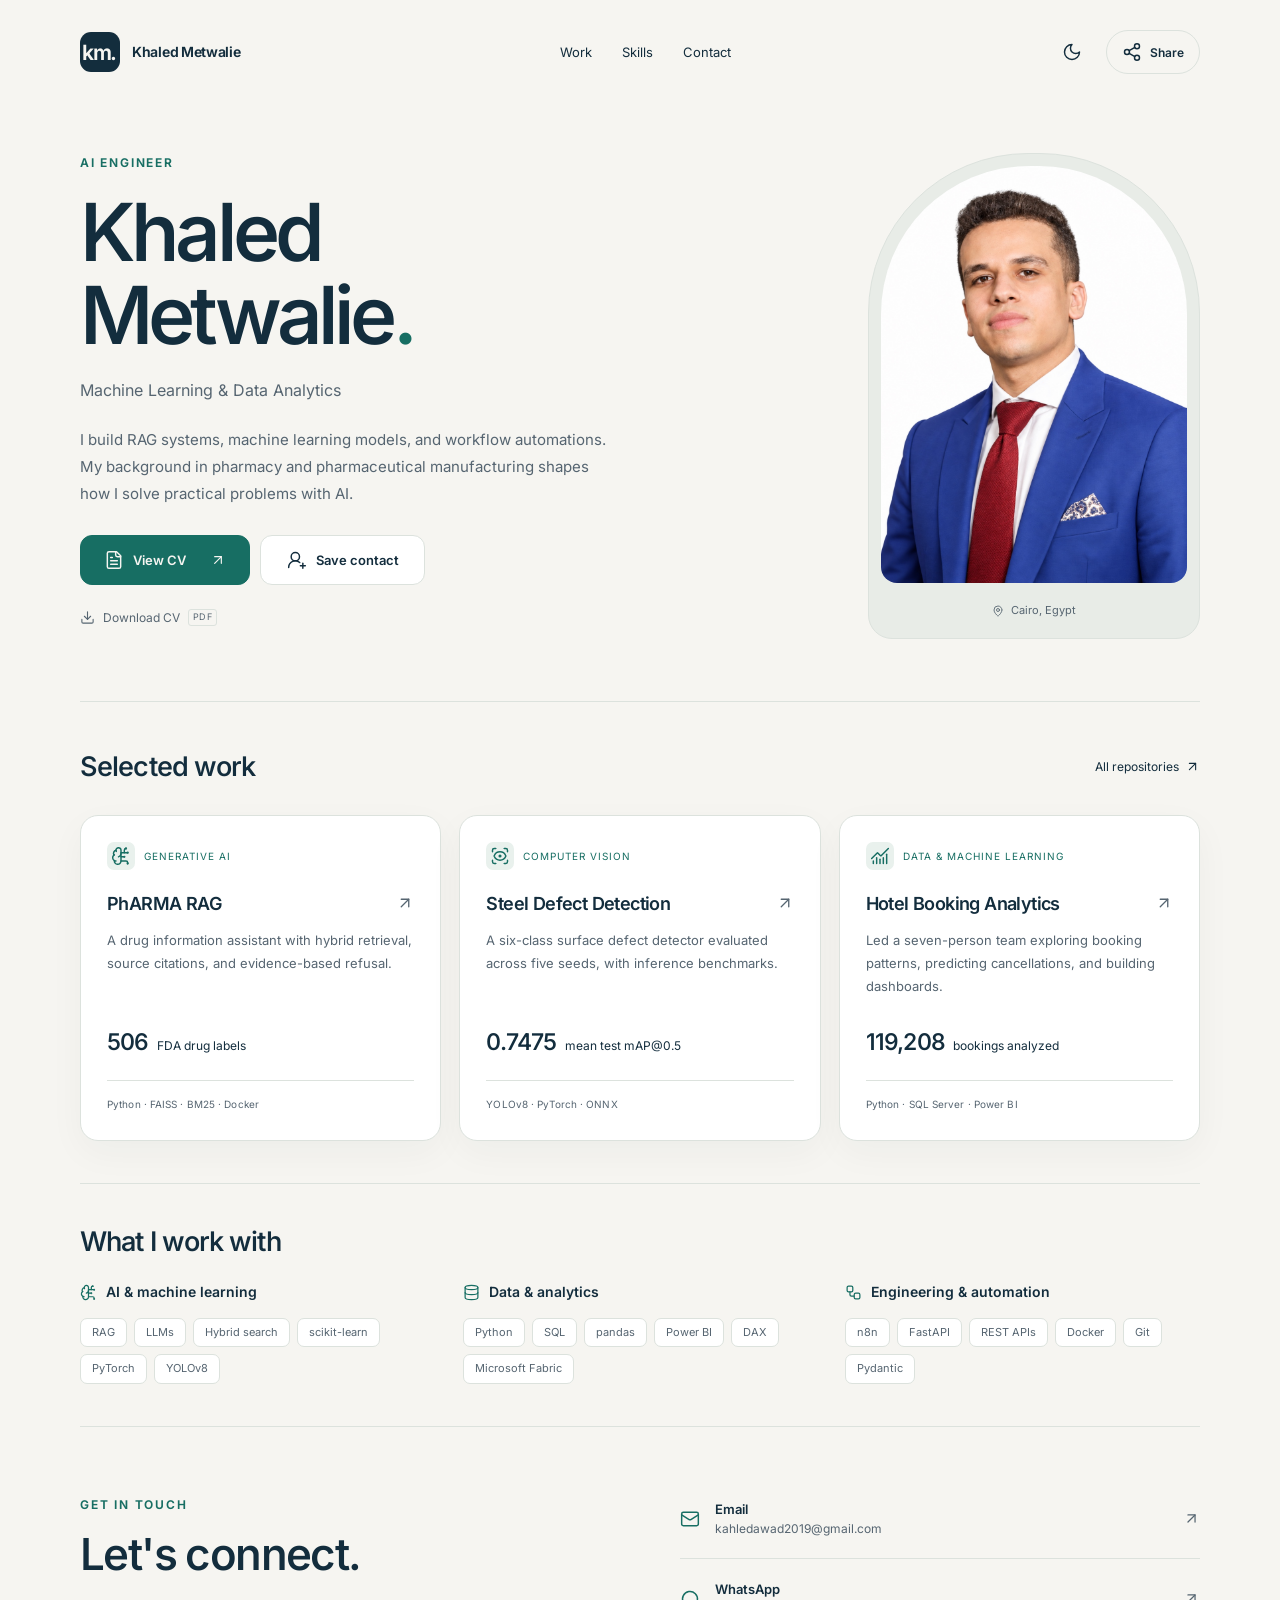
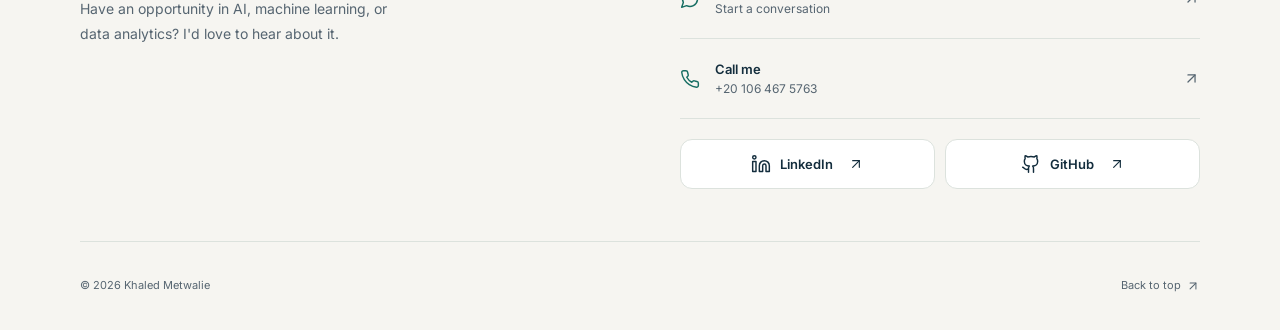
==== index.html @ 8f700081 "Publish portfolio and digital business card" ====
<!doctype html>
<html lang="en">
<head>
  <meta charset="utf-8">
  <meta name="viewport" content="width=device-width, initial-scale=1">
  <meta name="color-scheme" content="light dark">
  <meta name="theme-color" content="#f6f5f1">
  <title>Khaled Metwalie | AI Engineer</title>
  <meta name="description" content="Khaled Metwalie, AI Engineer working with RAG, machine learning, and data analytics. Explore selected projects, view my CV, and get in touch.">
  <link rel="canonical" href="https://kahledawad2019-netizen.github.io/personal-portfolio/">
  <meta property="og:type" content="profile">
  <meta property="og:title" content="Khaled Metwalie | AI Engineer">
  <meta property="og:description" content="RAG, machine learning, and data analytics. Selected projects, CV, and contact details.">
  <meta property="og:url" content="https://kahledawad2019-netizen.github.io/personal-portfolio/">
  <meta property="og:image" content="https://kahledawad2019-netizen.github.io/personal-portfolio/assets/photo.jpg">
  <meta property="og:image:alt" content="Portrait of Khaled Metwalie">
  <meta name="twitter:card" content="summary">
  <link rel="icon" type="image/png" href="assets/favicon.png">
  <link rel="preload" href="assets/inter-latin.woff2" as="font" type="font/woff2" crossorigin>
  <script>
    try {
      const savedTheme = localStorage.getItem('portfolio-theme');
      if (savedTheme === 'light' || savedTheme === 'dark') {
        document.documentElement.dataset.theme = savedTheme;
      }
    } catch (error) {
      // System colors remain available when browser storage is restricted.
    }
  </script>
  <link rel="stylesheet" href="style.css">
  <script src="script.js" defer></script>
</head>
<body>
  <a class="skip-link" href="#main">Skip to content</a>
  <header class="site-header page-width">
    <a class="wordmark" href="#main" aria-label="Khaled Metwalie home">
      <span class="monogram" aria-hidden="true">km.</span>
      <span>Khaled Metwalie</span>
    </a>
    <nav class="main-nav" aria-label="Main navigation">
      <a href="#work">Work</a>
      <a href="#skills">Skills</a>
      <a href="#contact">Contact</a>
    </nav>
    <div class="header-actions">
      <button class="icon-button" id="theme-toggle" type="button" aria-label="Switch color theme" hidden>
        <svg class="icon theme-sun" aria-hidden="true"><use href="assets/icons.svg#sun"></use></svg>
        <svg class="icon theme-moon" aria-hidden="true"><use href="assets/icons.svg#moon"></use></svg>
      </button>
      <button class="share-button" id="share-profile" type="button" hidden>
        <svg class="icon" aria-hidden="true"><use href="assets/icons.svg#share-2"></use></svg>
        <span>Share<span class="sr-only"> profile</span></span>
      </button>
    </div>
  </header>

  <main id="main" class="page-width">
    <section class="hero" aria-labelledby="profile-name">
      <div class="hero-heading">
        <p class="eyebrow">AI Engineer</p>
        <h1 id="profile-name">Khaled<br>Metwalie<span class="name-dot">.</span></h1>
        <p class="role">Machine Learning &amp; Data Analytics</p>
      </div>
      <figure class="portrait">
        <img src="assets/photo.jpg" width="1254" height="1254" alt="Khaled Metwalie wearing a blue suit" fetchpriority="high">
        <figcaption><svg class="icon" aria-hidden="true"><use href="assets/icons.svg#map-pin"></use></svg>Cairo, Egypt</figcaption>
      </figure>
      <div class="hero-details">
        <p class="bio">I build RAG systems, machine learning models, and workflow automations. My background in pharmacy and pharmaceutical manufacturing shapes how I solve practical problems with AI.</p>
        <div class="hero-actions">
          <a class="button button-primary" href="cv.pdf" target="_blank" rel="noopener">
            <svg class="icon" aria-hidden="true"><use href="assets/icons.svg#file-text"></use></svg>
            View CV<span class="sr-only"> (PDF, opens in a new tab)</span>
            <svg class="icon action-arrow" aria-hidden="true"><use href="assets/icons.svg#arrow-up-right"></use></svg>
          </a>
          <a class="button button-secondary" href="contact.vcf" download="Khaled-Metwalie.vcf">
            <svg class="icon" aria-hidden="true"><use href="assets/icons.svg#user-round-plus"></use></svg>
            Save contact
          </a>
        </div>
        <a class="download-link" href="cv.pdf" download="Khaled-Metwalie-CV.pdf">
          <svg class="icon" aria-hidden="true"><use href="assets/icons.svg#download"></use></svg>
          Download CV <span class="file-type">PDF</span>
        </a>
      </div>
    </section>

    <section class="section work-section" id="work" aria-labelledby="work-title">
      <div class="section-heading">
        <h2 id="work-title">Selected work</h2>
        <a class="text-link" href="https://github.com/kahledawad2019-netizen" target="_blank" rel="noopener noreferrer">All repositories<svg class="icon" aria-hidden="true"><use href="assets/icons.svg#arrow-up-right"></use></svg><span class="sr-only"> (opens in a new tab)</span></a>
      </div>
      <div class="project-grid">
        <article class="project-card">
          <div class="project-type"><svg class="icon" aria-hidden="true"><use href="assets/icons.svg#brain-circuit"></use></svg><span>Generative AI</span></div>
          <h3><a href="https://github.com/kahledawad2019-netizen/pharma-rag" target="_blank" rel="noopener noreferrer">PhARMA RAG<svg class="icon" aria-hidden="true"><use href="assets/icons.svg#arrow-up-right"></use></svg><span class="sr-only"> on GitHub (opens in a new tab)</span></a></h3>
          <p>A drug information assistant with hybrid retrieval, source citations, and evidence-based refusal.</p>
          <p class="project-result"><strong>506</strong> FDA drug labels</p>
          <p class="project-stack">Python · FAISS · BM25 · Docker</p>
        </article>
        <article class="project-card">
          <div class="project-type"><svg class="icon" aria-hidden="true"><use href="assets/icons.svg#scan-eye"></use></svg><span>Computer vision</span></div>
          <h3><a href="https://github.com/kahledawad2019-netizen/steel-defect-detection" target="_blank" rel="noopener noreferrer">Steel Defect Detection<svg class="icon" aria-hidden="true"><use href="assets/icons.svg#arrow-up-right"></use></svg><span class="sr-only"> on GitHub (opens in a new tab)</span></a></h3>
          <p>A six-class surface defect detector evaluated across five seeds, with inference benchmarks.</p>
          <p class="project-result"><strong>0.7475</strong> mean test mAP@0.5</p>
          <p class="project-stack">YOLOv8 · PyTorch · ONNX</p>
        </article>
        <article class="project-card">
          <div class="project-type"><svg class="icon" aria-hidden="true"><use href="assets/icons.svg#chart-no-axes-combined"></use></svg><span>Data &amp; machine learning</span></div>
          <h3><a href="https://github.com/kahledawad2019-netizen/Hotel-Reservation-DataMining" target="_blank" rel="noopener noreferrer">Hotel Booking Analytics<svg class="icon" aria-hidden="true"><use href="assets/icons.svg#arrow-up-right"></use></svg><span class="sr-only"> on GitHub (opens in a new tab)</span></a></h3>
          <p>Led a seven-person team exploring booking patterns, predicting cancellations, and building dashboards.</p>
          <p class="project-result"><strong>119,208</strong> bookings analyzed</p>
          <p class="project-stack">Python · SQL Server · Power BI</p>
        </article>
      </div>
    </section>

    <section class="section skills-section" id="skills" aria-labelledby="skills-title">
      <div class="section-heading"><h2 id="skills-title">What I work with</h2></div>
      <div class="skill-grid">
        <div class="skill-group">
          <h3><svg class="icon" aria-hidden="true"><use href="assets/icons.svg#brain-circuit"></use></svg>AI &amp; machine learning</h3>
          <ul class="skill-list"><li>RAG</li><li>LLMs</li><li>Hybrid search</li><li>scikit-learn</li><li>PyTorch</li><li>YOLOv8</li></ul>
        </div>
        <div class="skill-group">
          <h3><svg class="icon" aria-hidden="true"><use href="assets/icons.svg#database"></use></svg>Data &amp; analytics</h3>
          <ul class="skill-list"><li>Python</li><li>SQL</li><li>pandas</li><li>Power BI</li><li>DAX</li><li>Microsoft Fabric</li></ul>
        </div>
        <div class="skill-group">
          <h3><svg class="icon" aria-hidden="true"><use href="assets/icons.svg#workflow"></use></svg>Engineering &amp; automation</h3>
          <ul class="skill-list"><li>n8n</li><li>FastAPI</li><li>REST APIs</li><li>Docker</li><li>Git</li><li>Pydantic</li></ul>
        </div>
      </div>
    </section>

    <section class="contact-section section" id="contact" aria-labelledby="contact-title">
      <div class="contact-intro">
        <p class="eyebrow">Get in touch</p>
        <h2 id="contact-title">Let's connect.</h2>
        <p>Have an opportunity in AI, machine learning, or data analytics? I'd love to hear about it.</p>
      </div>
      <div class="contact-links">
        <a class="contact-link" href="mailto:kahledawad2019@gmail.com"><svg class="icon" aria-hidden="true"><use href="assets/icons.svg#mail"></use></svg><span><strong>Email</strong><span>kahledawad2019@gmail.com</span></span><svg class="icon contact-arrow" aria-hidden="true"><use href="assets/icons.svg#arrow-up-right"></use></svg></a>
        <a class="contact-link" href="https://wa.me/201064675763" target="_blank" rel="noopener noreferrer"><svg class="icon" aria-hidden="true"><use href="assets/icons.svg#message-circle"></use></svg><span><strong>WhatsApp</strong><span>Start a conversation</span></span><svg class="icon contact-arrow" aria-hidden="true"><use href="assets/icons.svg#arrow-up-right"></use></svg><span class="sr-only"> (opens in a new tab)</span></a>
        <a class="contact-link" href="tel:+201064675763"><svg class="icon" aria-hidden="true"><use href="assets/icons.svg#phone"></use></svg><span><strong>Call me</strong><span>+20 106 467 5763</span></span><svg class="icon contact-arrow" aria-hidden="true"><use href="assets/icons.svg#arrow-up-right"></use></svg></a>
        <div class="social-links">
          <a class="button button-secondary" href="https://www.linkedin.com/in/khaled-awad2000/" target="_blank" rel="noopener noreferrer"><svg class="icon" aria-hidden="true"><use href="assets/icons.svg#linkedin"></use></svg>LinkedIn<span class="sr-only"> (opens in a new tab)</span><svg class="icon action-arrow" aria-hidden="true"><use href="assets/icons.svg#arrow-up-right"></use></svg></a>
          <a class="button button-secondary" href="https://github.com/kahledawad2019-netizen" target="_blank" rel="noopener noreferrer"><svg class="icon" aria-hidden="true"><use href="assets/icons.svg#github"></use></svg>GitHub<span class="sr-only"> (opens in a new tab)</span><svg class="icon action-arrow" aria-hidden="true"><use href="assets/icons.svg#arrow-up-right"></use></svg></a>
        </div>
      </div>
    </section>
  </main>

  <footer class="site-footer page-width">
    <span>© <span id="year">2026</span> Khaled Metwalie</span>
    <a href="#main">Back to top<svg class="icon" aria-hidden="true"><use href="assets/icons.svg#arrow-up-right"></use></svg></a>
  </footer>
  <div id="status-message" class="toast" role="status" aria-live="polite" aria-atomic="true"></div>
  <dialog id="share-dialog" aria-labelledby="share-title">
    <div class="dialog-heading"><h2 id="share-title">Share profile</h2><button class="icon-button" id="close-share" type="button" aria-label="Close share dialog"><svg class="icon" aria-hidden="true"><use href="assets/icons.svg#x"></use></svg></button></div>
    <p>Copy the link and share it with your contacts.</p>
    <label for="profile-url">Profile link</label>
    <input id="profile-url" type="url" readonly spellcheck="false">
    <button id="copy-link" class="button button-primary" type="button"><svg class="icon" aria-hidden="true"><use href="assets/icons.svg#copy"></use></svg>Copy link</button>
    <p id="copy-feedback" role="status" aria-live="polite"></p>
  </dialog>
</body>
</html>
---- style.css ----
@font-face {
  font-family: Inter;
  src: url("assets/inter-latin.woff2") format("woff2");
  font-weight: 100 900;
  font-style: normal;
  font-display: swap;
}

:root {
  color-scheme: light;
  --background: #f6f5f1;
  --surface: #ffffff;
  --text: #132d3d;
  --muted: #566571;
  --accent: #176e63;
  --accent-hover: #10584f;
  --soft-accent: #e9f1ed;
  --border: #dce2dd;
  --portrait-bg: #e8ece7;
  --shadow: 0 12px 36px rgb(19 45 61 / 4%);
}

@media (prefers-color-scheme: dark) {
  :root:not([data-theme="light"]) {
    color-scheme: dark;
    --background: #101a20;
    --surface: #18252d;
    --text: #edf2f0;
    --muted: #adbbbF;
    --accent: #8ad9c3;
    --accent-hover: #b0ebda;
    --soft-accent: #223c37;
    --border: #33434b;
    --portrait-bg: #223b40;
    --shadow: 0 12px 36px rgb(0 0 0 / 12%);
  }
}

:root[data-theme="dark"] {
  color-scheme: dark;
  --background: #101a20;
  --surface: #18252d;
  --text: #edf2f0;
  --muted: #adbbbf;
  --accent: #8ad9c3;
  --accent-hover: #b0ebda;
  --soft-accent: #223c37;
  --border: #33434b;
  --portrait-bg: #223b40;
  --shadow: 0 12px 36px rgb(0 0 0 / 12%);
}

* { box-sizing: border-box; }
html { scroll-behavior: smooth; scroll-padding-top: 24px; }
body { margin: 0; background: var(--background); color: var(--text); font: 400 15px/1.6 Inter, system-ui, sans-serif; -webkit-font-smoothing: antialiased; }
button, input { font: inherit; }
button, a { -webkit-tap-highlight-color: transparent; }
a { color: inherit; text-decoration: none; }
button { cursor: pointer; }
button:disabled { cursor: wait; }
img { display: block; max-width: 100%; }
button, input { color: inherit; }
h1, h2, h3, p, figure { margin: 0; }
h1, h2, h3 { line-height: 1.15; }
ul { margin: 0; padding: 0; list-style: none; }
[hidden] { display: none !important; }
::selection { background: var(--accent); color: var(--background); }
:focus-visible { outline: 3px solid var(--accent); outline-offset: 5px; }
.page-width { width: min(1120px, calc(100% - 40px)); margin-inline: auto; }
.icon { width: 20px; height: 20px; flex: 0 0 20px; fill: none; stroke: currentColor; stroke-width: 1.75; stroke-linecap: round; stroke-linejoin: round; }
.sr-only { position: absolute; width: 1px; height: 1px; padding: 0; margin: -1px; overflow: hidden; clip-path: inset(50%); white-space: nowrap; border: 0; }
.skip-link { position: fixed; top: 8px; left: 8px; z-index: 10; padding: 12px 20px; background: var(--text); color: var(--surface); transform: translateY(-160%); }
.skip-link:focus { transform: translateY(0); }
.site-header { display: flex; justify-content: space-between; align-items: center; gap: 16px; padding-block: 25px; }
.wordmark { display: flex; align-items: center; gap: 10px; font-size: 13px; font-weight: 650; letter-spacing: -.3px; }
.monogram { display: grid; place-items: center; width: 36px; height: 36px; border-radius: 11px; background: var(--text); color: var(--background); font-size: 19px; letter-spacing: -1.5px; padding-right: 2px; }
.main-nav { display: none; align-items: center; gap: 30px; font-size: 13px; }
.main-nav a { padding-block: 12px; }
.main-nav a:hover, .text-link:hover, .download-link:hover, .site-footer a:hover { color: var(--accent); }
.header-actions { display: flex; align-items: center; gap: 6px; }
.icon-button { display: inline-grid; place-items: center; width: 44px; height: 44px; flex-shrink: 0; padding: 0; background: transparent; color: var(--text); border: 1px solid transparent; border-radius: 50%; }
.icon-button:hover { background: var(--soft-accent); }
.theme-sun { display: none; }
[data-theme="dark"] .theme-moon { display: none; }
[data-theme="dark"] .theme-sun { display: block; }
.share-button { display: inline-flex; align-items: center; gap: 8px; background: transparent; border: 1px solid var(--border); border-radius: 24px; padding: 10px 15px; min-height: 44px; font-size: 12px; font-weight: 600; }
.share-button:hover { background: var(--surface); border-color: var(--accent); }
.hero { display: grid; grid-template-columns: minmax(0, 1fr) 104px; grid-template-areas: "heading portrait" "details details"; column-gap: 12px; padding: 32px 0 36px; }
.hero-heading { grid-area: heading; padding-top: 6px; }
.eyebrow { color: var(--accent); font-size: 11px; font-weight: 650; letter-spacing: 1.8px; text-transform: uppercase; }
h1 { margin-top: 14px; font-size: clamp(36px, 9vw, 56px); font-weight: 550; letter-spacing: -2.2px; line-height: 1.04; }
.name-dot { color: var(--accent); }
.role { font-size: 13px; color: var(--muted); line-height: 1.5; margin-top: 16px; max-width: 230px; }
.portrait { grid-area: portrait; align-self: start; background: var(--portrait-bg); border-radius: 52px 52px 18px 18px; padding: 5px; border: 1px solid var(--border); }
.portrait img { width: 100%; height: 134px; object-fit: cover; object-position: 50% 15%; border-radius: 47px 47px 14px 14px; }
.portrait figcaption { display: flex; align-items: center; justify-content: center; gap: 5px; padding: 11px 0 7px; color: var(--muted); font-size: 9px; }
.portrait figcaption .icon { width: 12px; height: 12px; flex-basis: 12px; }
.hero-details { grid-area: details; margin-top: 24px; }
.bio { color: var(--muted); line-height: 1.8; max-width: 530px; font-size: 14px; }
.hero-actions { display: flex; flex-wrap: wrap; gap: 10px; margin-top: 25px; }
.button { display: inline-flex; justify-content: center; align-items: center; gap: 9px; min-height: 50px; padding: 12px 18px; border: 1px solid var(--border); border-radius: 12px; font-size: 13px; font-weight: 600; transition: background .18s ease, border-color .18s ease, transform .18s ease; }
.button:hover { transform: translateY(-2px); }
.button-primary { background: var(--accent); border-color: var(--accent); color: var(--background); }
.button-primary:hover { background: var(--accent-hover); border-color: var(--accent-hover); }
.button-secondary { background: var(--surface); color: var(--text); }
.button-secondary:hover { border-color: var(--accent); }
.hero-actions .button { flex: 1; white-space: nowrap; }
.action-arrow { width: 16px; height: 16px; flex-basis: 16px; margin-left: 6px; }
.download-link { display: inline-flex; min-height: 44px; gap: 8px; align-items: center; margin-top: 10px; color: var(--muted); font-size: 12px; }
.download-link .icon { width: 15px; height: 15px; flex-basis: 15px; }
.file-type { font-size: 9px; border: 1px solid var(--border); padding: 0 4px; border-radius: 3px; letter-spacing: .4px; }
.section { padding-block: 34px; border-top: 1px solid var(--border); }
.section-heading { display: flex; align-items: center; justify-content: space-between; gap: 16px; margin-bottom: 24px; }
h2 { font-size: 24px; font-weight: 550; letter-spacing: -.9px; }
.text-link { display: inline-flex; align-items: center; gap: 6px; min-height: 44px; font-size: 11px; white-space: nowrap; }
.text-link .icon { width: 15px; height: 15px; flex-basis: 15px; }
.project-grid { display: grid; gap: 14px; }
.project-card { position: relative; display: flex; flex-direction: column; padding: 25px; border: 1px solid var(--border); border-radius: 18px; background: var(--surface); transition: border-color .2s ease, transform .2s ease; box-shadow: var(--shadow); }
.project-card:hover { border-color: var(--accent); transform: translateY(-3px); }
.project-type { display: flex; align-items: center; gap: 9px; font-size: 10px; text-transform: uppercase; letter-spacing: 1px; color: var(--accent); margin-bottom: 24px; }
.project-type > .icon { width: 28px; height: 28px; flex-basis: 28px; padding: 4px; background: var(--soft-accent); border-radius: 7px; }
.project-card h3 { font-size: 18px; font-weight: 600; letter-spacing: -.6px; }
.project-card h3 a { display: flex; align-items: flex-start; justify-content: space-between; gap: 10px; }
.project-card h3 a::after { content: ""; position: absolute; inset: 0; border-radius: 18px; }
.project-card h3 .icon { width: 18px; height: 18px; flex-basis: 18px; color: var(--muted); }
.project-card > p { margin-top: 14px; font-size: 13px; color: var(--muted); line-height: 1.75; }
.project-card .project-result { font-size: 12px; margin-top: 24px; margin-bottom: 18px; color: var(--text); }
.project-result strong { font-size: 23px; font-weight: 550; letter-spacing: -.8px; margin-right: 5px; }
.project-card .project-stack { margin-top: auto; border-top: 1px solid var(--border); padding-top: 15px; font-size: 10px; letter-spacing: .1px; }
.skill-grid { display: grid; gap: 28px; }
.skill-group h3 { display: flex; align-items: center; gap: 9px; font-size: 14px; font-weight: 600; margin-bottom: 17px; }
.skill-group h3 .icon { color: var(--accent); width: 17px; height: 17px; flex-basis: 17px; }
.skill-list { display: flex; flex-wrap: wrap; gap: 7px; }
.skill-list li { padding: 5px 11px; border: 1px solid var(--border); border-radius: 7px; font-size: 11px; color: var(--muted); background: var(--surface); }
.contact-section { display: grid; gap: 25px; padding-block: 40px; }
.contact-intro h2 { font-size: 38px; letter-spacing: -1.6px; margin-top: 15px; }
.contact-intro > p:last-child { color: var(--muted); font-size: 14px; max-width: 340px; margin-top: 16px; line-height: 1.8; }
.contact-link { display: flex; align-items: center; gap: 15px; min-height: 80px; padding: 16px 0; border-bottom: 1px solid var(--border); }
.contact-link > .icon:first-child { color: var(--accent); }
.contact-link > span { min-width: 0; }
.contact-link strong { display: block; font-size: 13px; font-weight: 600; }
.contact-link span span { display: block; color: var(--muted); font-size: 12px; overflow-wrap: anywhere; }
.contact-arrow { margin-left: auto; color: var(--muted); width: 17px; height: 17px; flex-basis: 17px; }
.contact-link:hover strong, .contact-link:hover .contact-arrow { color: var(--accent); }
.social-links { display: flex; gap: 10px; margin-top: 20px; }
.social-links .button { flex: 1; }
.site-footer { display: flex; align-items: center; justify-content: space-between; gap: 14px; border-top: 1px solid var(--border); padding-block: 20px; color: var(--muted); font-size: 10px; }
.site-footer a { display: inline-flex; align-items: center; gap: 5px; min-height: 44px; }
.site-footer .icon { width: 14px; height: 14px; flex-basis: 14px; }
.toast { position: fixed; left: 50%; bottom: max(24px, env(safe-area-inset-bottom)); transform: translate(-50%, 15px); padding: 12px 22px; border-radius: 12px; background: var(--text); color: var(--background); box-shadow: var(--shadow); font-size: 13px; max-width: calc(100% - 32px); width: max-content; pointer-events: none; opacity: 0; transition: opacity .2s ease, transform .2s ease; z-index: 20; }
.toast.is-visible { opacity: 1; transform: translate(-50%, 0); }
dialog { width: min(460px, calc(100% - 32px)); padding: 26px; border: 1px solid var(--border); border-radius: 20px; background: var(--surface); color: var(--text); box-shadow: 0 20px 80px rgb(0 0 0 / 20%); }
dialog::backdrop { background: rgb(4 18 26 / 60%); }
.dialog-heading { display: flex; justify-content: space-between; align-items: center; gap: 16px; }
dialog p { font-size: 13px; color: var(--muted); margin-block: 12px 20px; }
dialog label { display: block; font-size: 12px; font-weight: 600; margin-bottom: 7px; }
dialog input { width: 100%; padding: 13px; border: 1px solid var(--border); border-radius: 9px; background: var(--background); font-size: 12px; margin-bottom: 16px; }
dialog .button { width: 100%; }
#copy-feedback { margin-bottom: 0; }

@media (min-width: 600px) {
  .page-width { width: min(1120px, calc(100% - 72px)); }
  .hero { grid-template-columns: minmax(0, 1fr) 190px; gap: 24px; }
  .portrait { border-radius: 95px 95px 22px 22px; padding: 8px; }
  .portrait img { height: 230px; border-radius: 86px 86px 18px 18px; }
  .portrait figcaption { font-size: 11px; gap: 7px; }
  .hero-details { margin-top: 0; }
  .hero-actions .button { flex: initial; min-width: 165px; }
  .project-grid { grid-template-columns: repeat(2, minmax(0, 1fr)); }
  .project-card:last-child { grid-column: 1 / -1; }
  .skill-grid { grid-template-columns: repeat(2, minmax(0, 1fr)); }
}

@media (min-width: 900px) {
  .site-header { padding-block: 30px; }
  .wordmark { font-size: 14px; gap: 12px; }
  .monogram { width: 40px; height: 40px; font-size: 21px; }
  .main-nav { display: flex; }
  .header-actions { gap: 12px; }
  .hero { grid-template-columns: minmax(0, 1fr) 332px; grid-template-rows: auto 1fr; grid-template-areas: "heading portrait" "details portrait"; padding: 48px 0 62px; column-gap: 80px; row-gap: 24px; }
  h1 { font-size: 80px; letter-spacing: -4.8px; margin-top: 18px; }
  .hero-heading { padding-top: 0; }
  .role { font-size: 16px; max-width: none; margin-top: 22px; }
  .eyebrow { font-size: 12px; }
  .bio { font-size: 15px; }
  .portrait { padding: 12px; border-radius: 160px 160px 24px 24px; align-self: stretch; display: flex; flex-direction: column; }
  .portrait img { width: 100%; height: 400px; flex: 1; object-fit: cover; object-position: 50% 35%; border-radius: 148px 148px 16px 16px; }
  .portrait figcaption { font-size: 11px; padding: 19px 0 7px; }
  .hero-actions { margin-top: 28px; }
  .button { padding-inline: 20px; }
  .hero-actions .button-primary { min-width: 170px; }
  .section { padding-block: 42px; }
  .section-heading { margin-bottom: 27px; }
  h2 { font-size: 27px; }
  .text-link { font-size: 12px; }
  .project-grid { grid-template-columns: repeat(3, minmax(0, 1fr)); gap: 18px; }
  .project-card:last-child { grid-column: auto; }
  .project-card { padding: 26px; }
  .project-card > p { min-height: 69px; }
  .project-card .project-result, .project-card .project-stack { min-height: 0; }
  .skill-grid { grid-template-columns: repeat(3, minmax(0, 1fr)); gap: 28px; }
  .contact-section { grid-template-columns: 1fr 1fr; gap: 80px; padding-block: 52px; }
  .contact-intro { padding-top: 16px; }
  .contact-intro h2 { font-size: 44px; }
  .site-footer { padding-block: 22px; font-size: 11px; }
}

@media (max-width: 359px) {
  .page-width { width: calc(100% - 28px); }
  .wordmark > span:last-child { display: none; }
  .hero { grid-template-columns: minmax(0, 1fr) 92px; }
  h1 { font-size: 34px; }
  .hero-actions .button { padding-inline: 10px; font-size: 12px; gap: 6px; }
  .action-arrow { margin-left: 0; }
  .section-heading { align-items: flex-start; }
  .section-heading h2 { font-size: 21px; }
  .text-link { font-size: 10px; min-height: 27px; }
  .social-links .button { padding-inline: 12px; }
}

@media (prefers-reduced-motion: reduce) {
  html { scroll-behavior: auto; }
  *, *::before, *::after { transition: none !important; animation: none !important; }
  .button:hover, .project-card:hover { transform: none; }
}
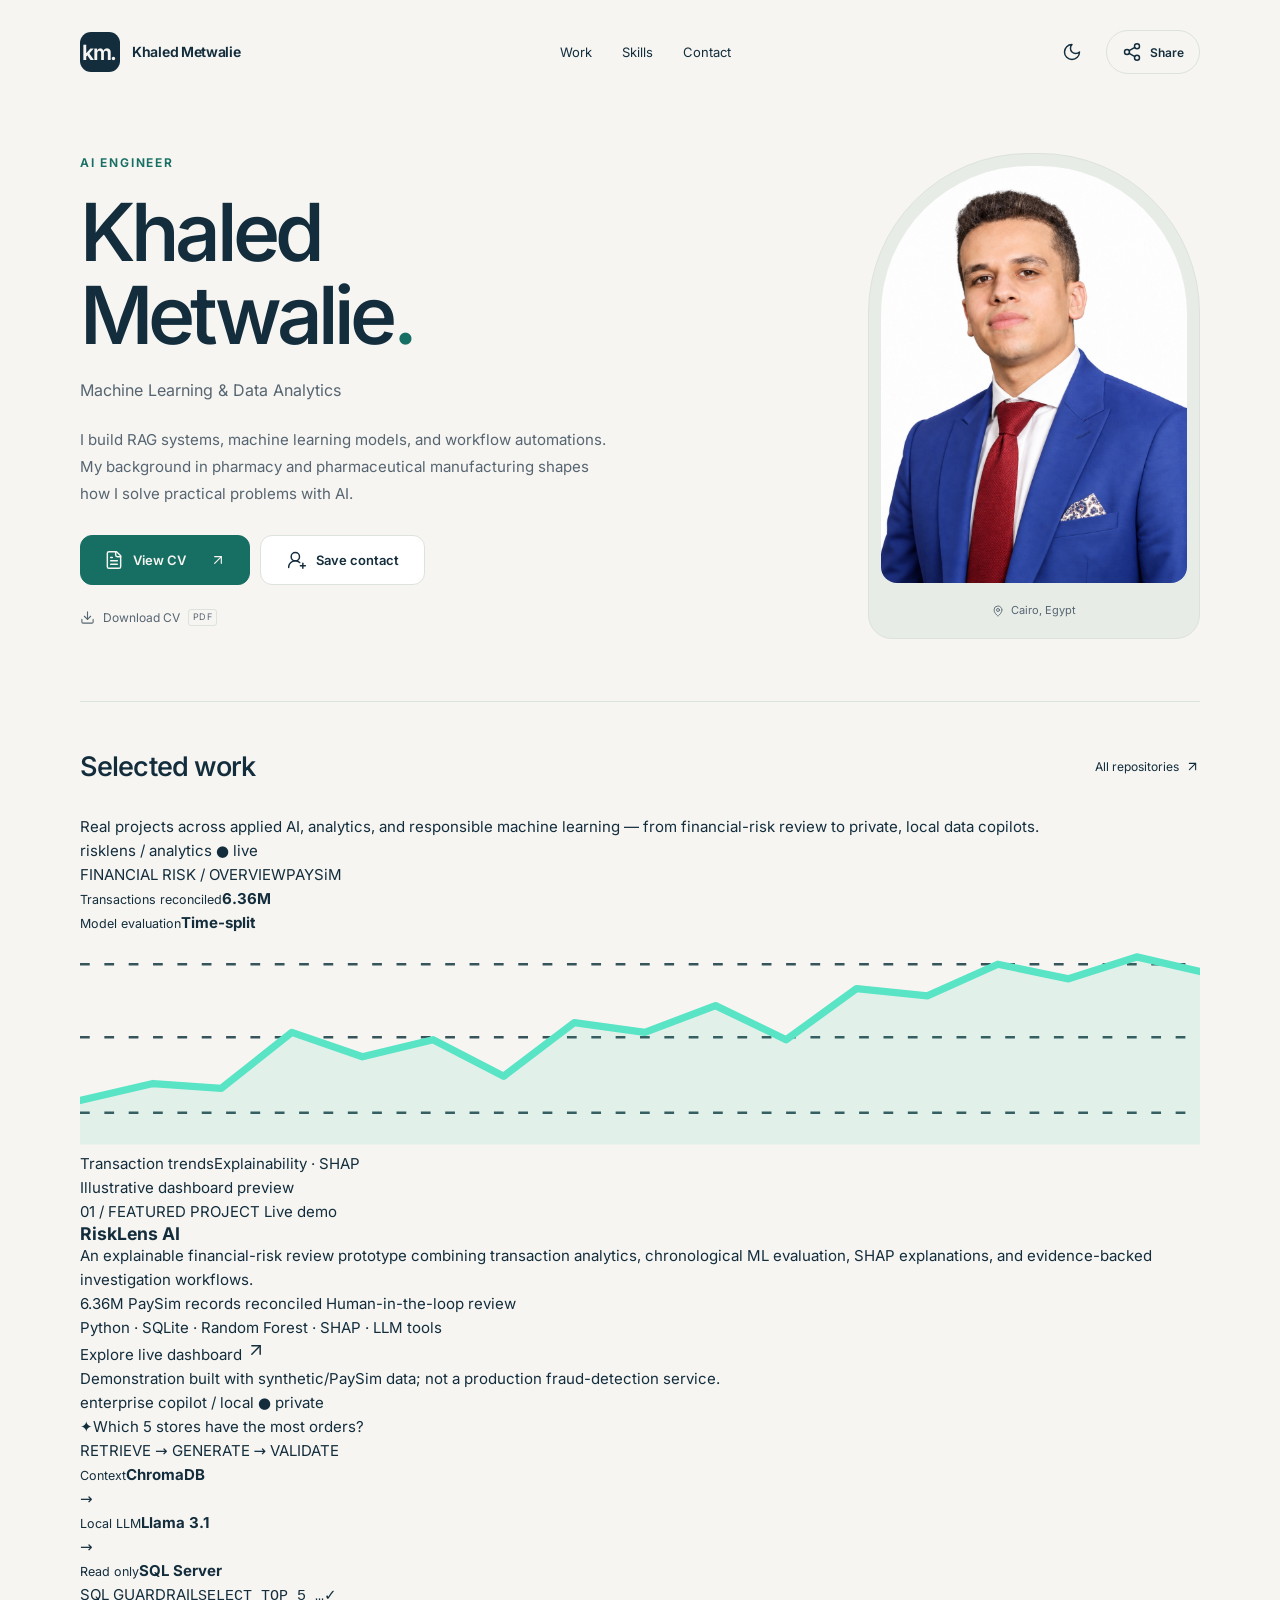
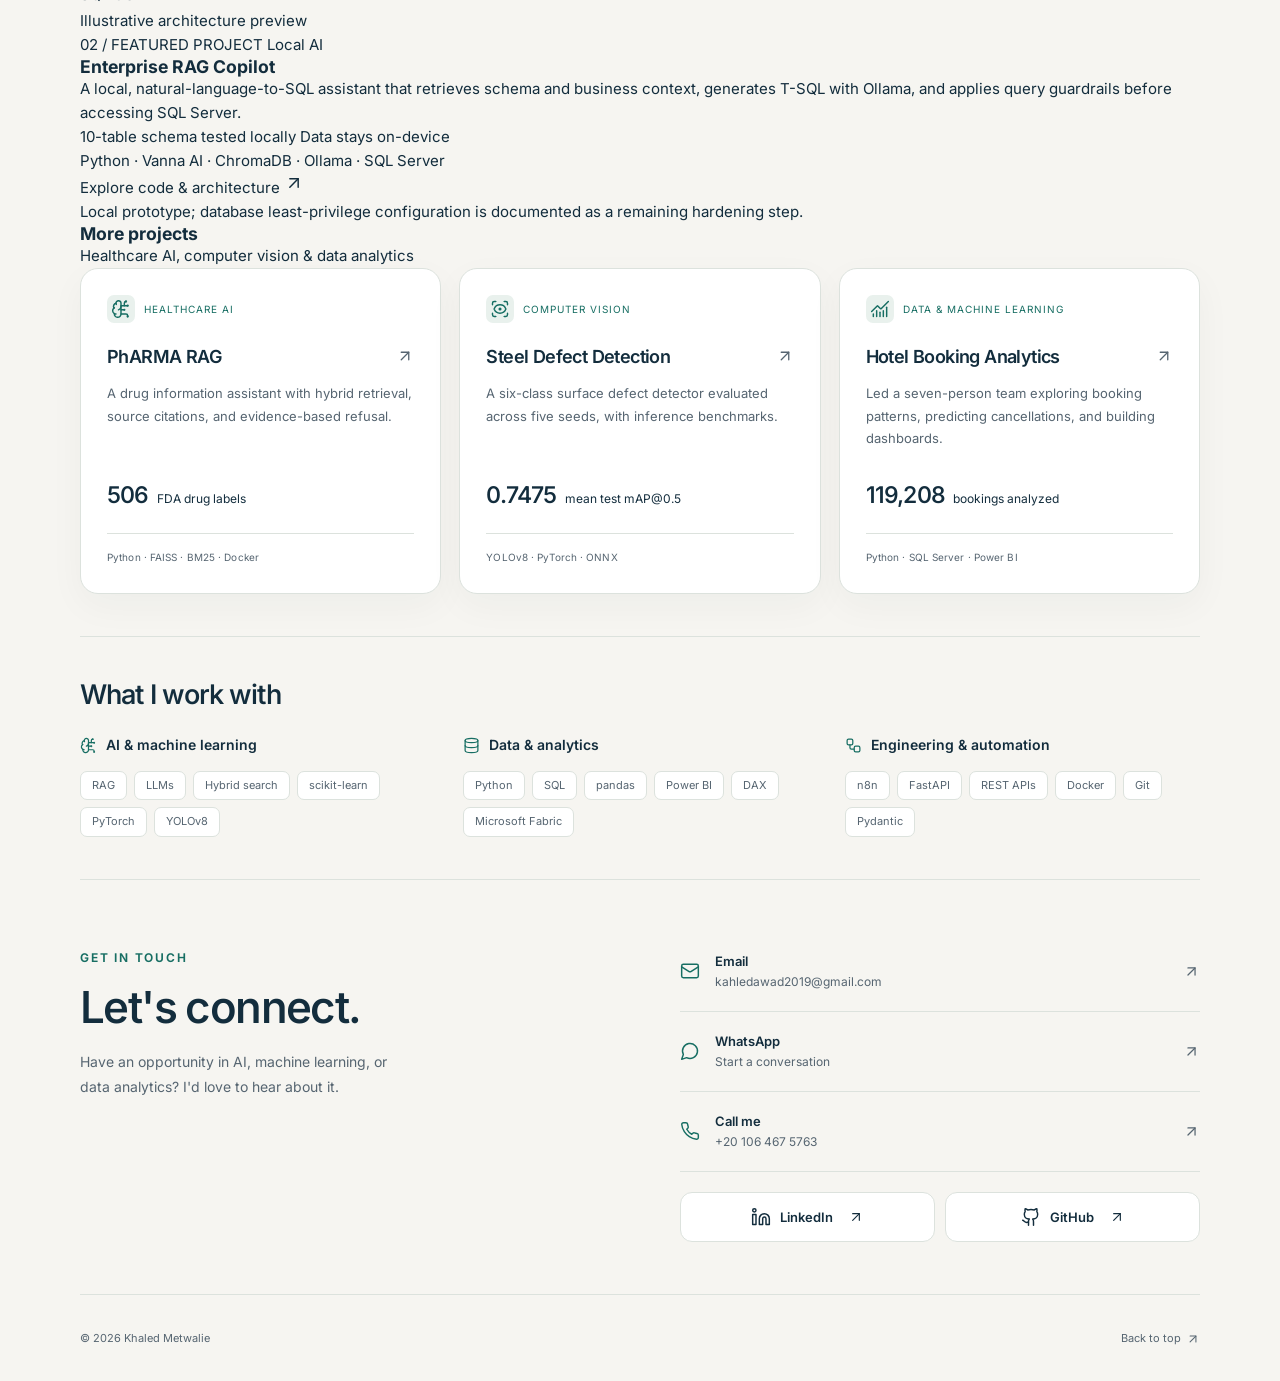
==== commit 787b4d0b: "feat: showcase RiskLens and Enterprise RAG as flagship projects" ====
--- a/index.html
+++ b/index.html
@@ -85,14 +85,110 @@
       </div>
     </section>
 
+
     <section class="section work-section" id="work" aria-labelledby="work-title">
       <div class="section-heading">
         <h2 id="work-title">Selected work</h2>
         <a class="text-link" href="https://github.com/kahledawad2019-netizen" target="_blank" rel="noopener noreferrer">All repositories<svg class="icon" aria-hidden="true"><use href="assets/icons.svg#arrow-up-right"></use></svg><span class="sr-only"> (opens in a new tab)</span></a>
       </div>
+      <p class="work-intro">Real projects across applied AI, analytics, and responsible machine learning — from financial-risk review to private, local data copilots.</p>
+
+      <div class="featured-grid" aria-label="Featured AI engineering projects">
+        <article class="featured-project">
+          <div class="featured-visual risk-visual" aria-hidden="true">
+            <div class="visual-window">
+              <div class="visual-window-top">
+                <div class="window-dots"><i></i><i></i><i></i></div>
+                <span>risklens / analytics</span>
+                <span class="window-indicator">● live</span>
+              </div>
+              <div class="risk-window-content">
+                <div class="risk-header"><span>FINANCIAL RISK / OVERVIEW</span><span>PAYSiM</span></div>
+                <div class="risk-metrics">
+                  <div><small>Transactions reconciled</small><strong>6.36M</strong></div>
+                  <div><small>Model evaluation</small><strong>Time-split</strong></div>
+                </div>
+                <div class="risk-trend">
+                  <svg viewBox="0 0 460 86" preserveAspectRatio="none" focusable="false">
+                    <path d="M0 73 H460 M0 42 H460 M0 12 H460" stroke="#36545a" stroke-width="1" stroke-dasharray="4 6" fill="none"/>
+                    <path d="M0 68 L30 61 58 63 87 40 116 50 145 43 174 58 203 36 232 40 261 29 290 43 319 22 348 25 377 12 406 18 434 9 460 15 L460 86 L0 86 Z" fill="#37c4a4" fill-opacity=".10"/>
+                    <polyline points="0,68 30,61 58,63 87,40 116,50 145,43 174,58 203,36 232,40 261,29 290,43 319,22 348,25 377,12 406,18 434,9 460,15" stroke="#59e4c5" stroke-width="3" stroke-linejoin="round" stroke-linecap="round" fill="none"/>
+                  </svg>
+                </div>
+                <div class="risk-foot"><span><i></i> Transaction trends</span><span>Explainability · SHAP</span></div>
+              </div>
+            </div>
+            <span class="visual-note">Illustrative dashboard preview</span>
+          </div>
+          <div class="featured-body">
+            <div class="featured-topline">
+              <span class="featured-number">01 / FEATURED PROJECT</span>
+              <span class="featured-label">Live demo</span>
+            </div>
+            <h3>RiskLens <span>AI</span></h3>
+            <p class="featured-description">An explainable financial-risk review prototype combining transaction analytics, chronological ML evaluation, SHAP explanations, and evidence-backed investigation workflows.</p>
+            <div class="feature-evidence">
+              <span>6.36M PaySim records reconciled</span>
+              <span>Human-in-the-loop review</span>
+            </div>
+            <p class="featured-stack">Python · SQLite · Random Forest · SHAP · LLM tools</p>
+            <div class="featured-actions">
+              <a class="featured-action featured-action--primary" href="https://risklens-c2o.pages.dev/" target="_blank" rel="noopener noreferrer">Explore live dashboard <svg class="icon" aria-hidden="true"><use href="assets/icons.svg#arrow-up-right"></use></svg><span class="sr-only"> (opens in a new tab)</span></a>
+            </div>
+            <p class="featured-disclaimer">Demonstration built with synthetic/PaySim data; not a production fraud-detection service.</p>
+          </div>
+        </article>
+
+        <article class="featured-project">
+          <div class="featured-visual rag-visual" aria-hidden="true">
+            <div class="visual-window">
+              <div class="visual-window-top">
+                <div class="window-dots"><i></i><i></i><i></i></div>
+                <span>enterprise copilot / local</span>
+                <span class="window-indicator">● private</span>
+              </div>
+              <div class="rag-window-content">
+                <div class="rag-question"><span class="rag-question-dot">✦</span><span>Which 5 stores have the most orders?</span></div>
+                <div class="rag-pipeline-label">RETRIEVE → GENERATE → VALIDATE</div>
+                <div class="rag-pipeline">
+                  <div><small>Context</small><strong>ChromaDB</strong></div>
+                  <span class="pipeline-arrow">→</span>
+                  <div><small>Local LLM</small><strong>Llama 3.1</strong></div>
+                  <span class="pipeline-arrow">→</span>
+                  <div><small>Read only</small><strong>SQL Server</strong></div>
+                </div>
+                <div class="rag-sql"><span>SQL GUARDRAIL</span><code>SELECT TOP 5 …</code><b>✓</b></div>
+              </div>
+            </div>
+            <span class="visual-note">Illustrative architecture preview</span>
+          </div>
+          <div class="featured-body">
+            <div class="featured-topline">
+              <span class="featured-number">02 / FEATURED PROJECT</span>
+              <span class="featured-label featured-label--local">Local AI</span>
+            </div>
+            <h3>Enterprise <span>RAG Copilot</span></h3>
+            <p class="featured-description">A local, natural-language-to-SQL assistant that retrieves schema and business context, generates T-SQL with Ollama, and applies query guardrails before accessing SQL Server.</p>
+            <div class="feature-evidence">
+              <span>10-table schema tested locally</span>
+              <span>Data stays on-device</span>
+            </div>
+            <p class="featured-stack">Python · Vanna AI · ChromaDB · Ollama · SQL Server</p>
+            <div class="featured-actions">
+              <a class="featured-action featured-action--primary" href="https://github.com/kahledawad2019-netizen/enterprise-rag-copilot" target="_blank" rel="noopener noreferrer">Explore code &amp; architecture <svg class="icon" aria-hidden="true"><use href="assets/icons.svg#arrow-up-right"></use></svg><span class="sr-only"> (opens in a new tab)</span></a>
+            </div>
+            <p class="featured-disclaimer">Local prototype; database least-privilege configuration is documented as a remaining hardening step.</p>
+          </div>
+        </article>
+      </div>
+
+      <div class="more-work-heading">
+        <h3>More projects</h3>
+        <p>Healthcare AI, computer vision &amp; data analytics</p>
+      </div>
       <div class="project-grid">
         <article class="project-card">
-          <div class="project-type"><svg class="icon" aria-hidden="true"><use href="assets/icons.svg#brain-circuit"></use></svg><span>Generative AI</span></div>
+          <div class="project-type"><svg class="icon" aria-hidden="true"><use href="assets/icons.svg#brain-circuit"></use></svg><span>Healthcare AI</span></div>
           <h3><a href="https://github.com/kahledawad2019-netizen/pharma-rag" target="_blank" rel="noopener noreferrer">PhARMA RAG<svg class="icon" aria-hidden="true"><use href="assets/icons.svg#arrow-up-right"></use></svg><span class="sr-only"> on GitHub (opens in a new tab)</span></a></h3>
           <p>A drug information assistant with hybrid retrieval, source citations, and evidence-based refusal.</p>
           <p class="project-result"><strong>506</strong> FDA drug labels</p>
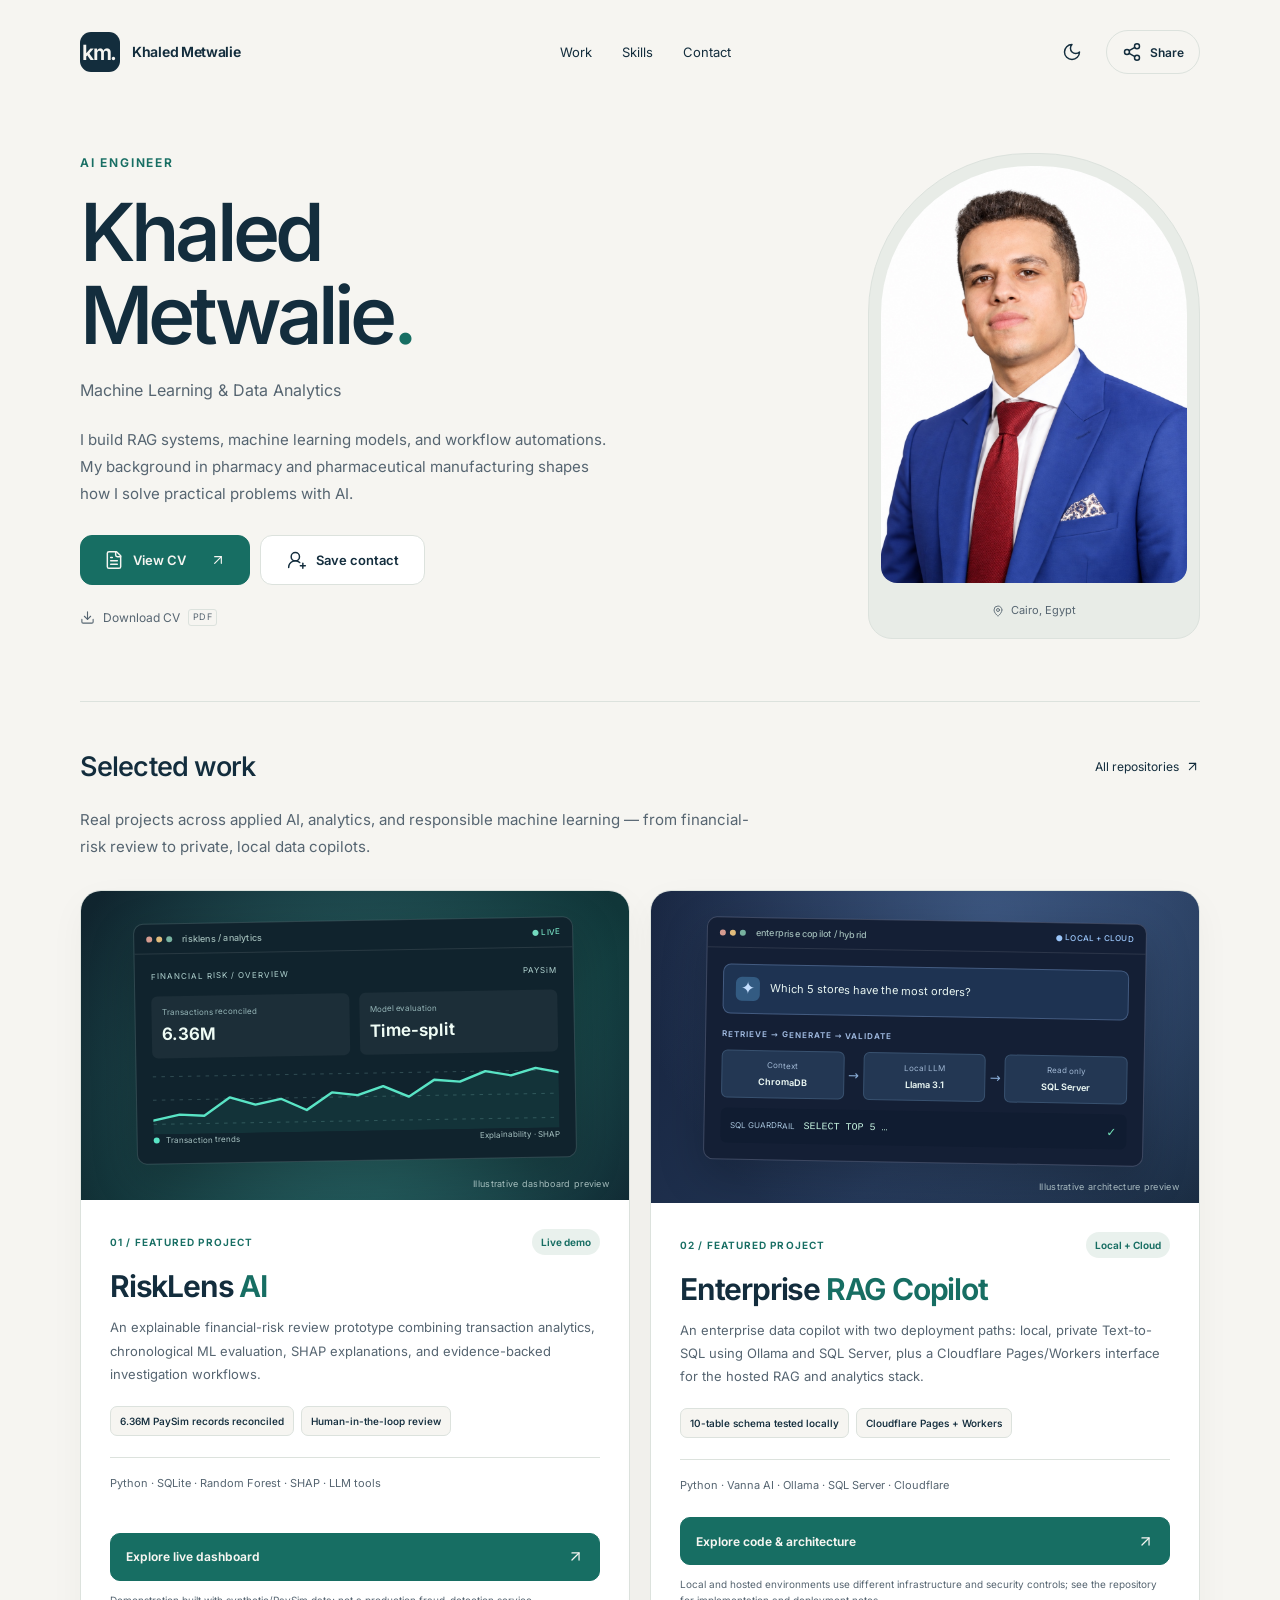
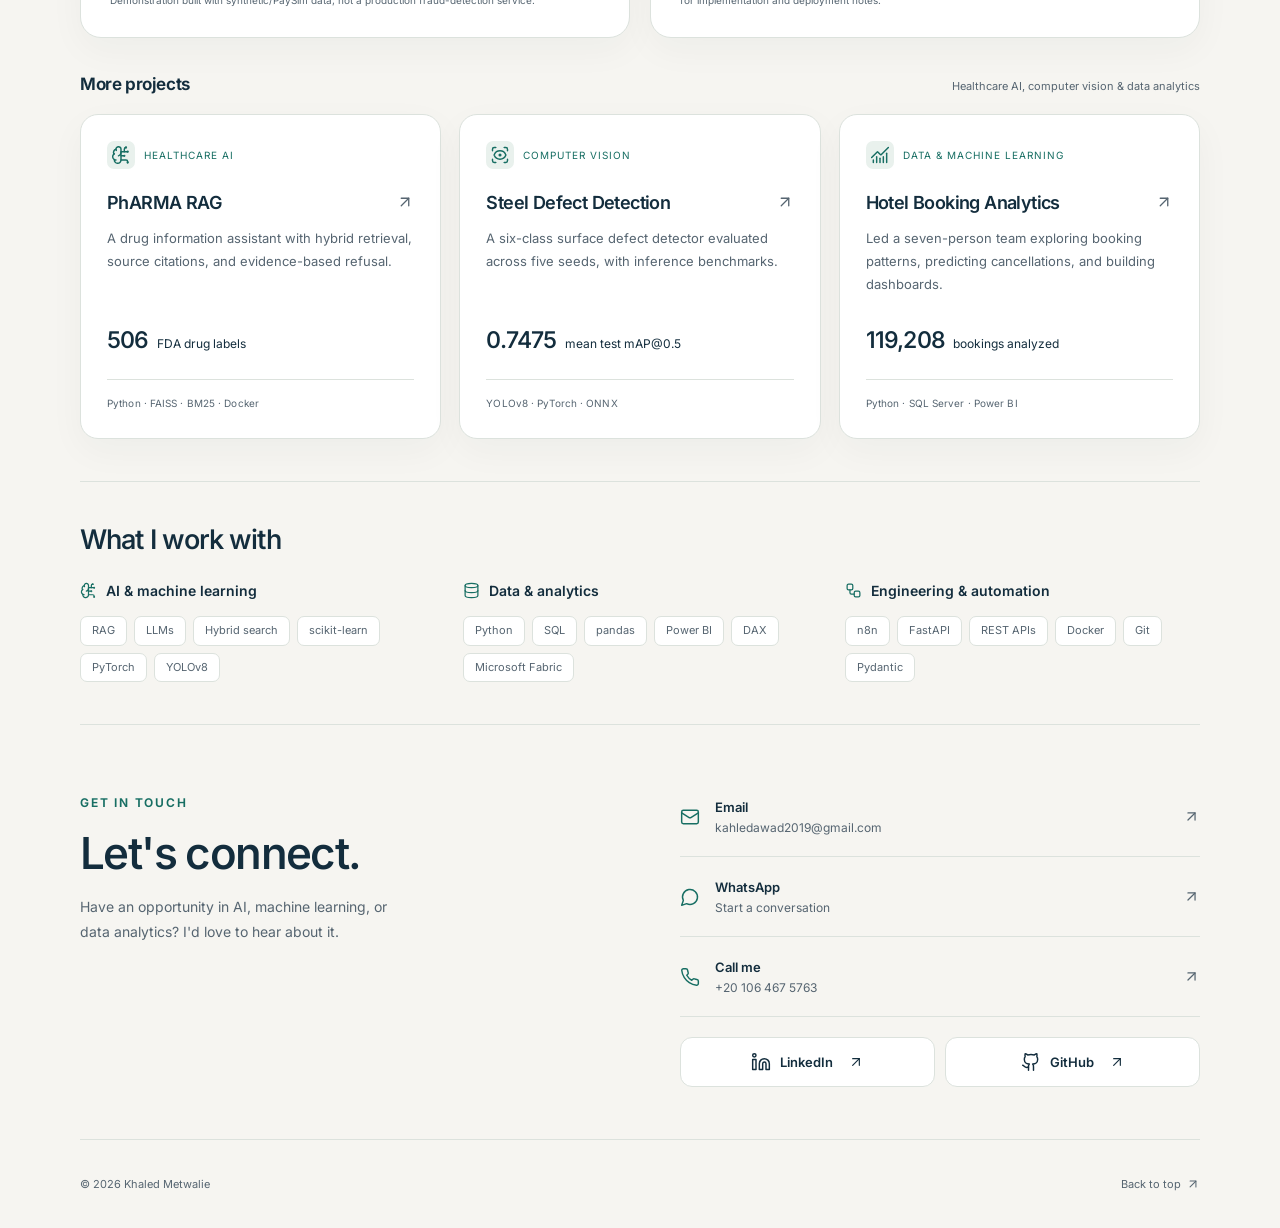
==== commit d40cac96: "fix: reflect both Cloudflare-hosted and local Enterprise RAG variants" ====
--- a/index.html
+++ b/index.html
@@ -144,8 +144,8 @@
             <div class="visual-window">
               <div class="visual-window-top">
                 <div class="window-dots"><i></i><i></i><i></i></div>
-                <span>enterprise copilot / local</span>
-                <span class="window-indicator">● private</span>
+                <span>enterprise copilot / hybrid</span>
+                <span class="window-indicator">● local + cloud</span>
               </div>
               <div class="rag-window-content">
                 <div class="rag-question"><span class="rag-question-dot">✦</span><span>Which 5 stores have the most orders?</span></div>
@@ -165,19 +165,19 @@
           <div class="featured-body">
             <div class="featured-topline">
               <span class="featured-number">02 / FEATURED PROJECT</span>
-              <span class="featured-label featured-label--local">Local AI</span>
+              <span class="featured-label featured-label--local">Local + Cloud</span>
             </div>
             <h3>Enterprise <span>RAG Copilot</span></h3>
-            <p class="featured-description">A local, natural-language-to-SQL assistant that retrieves schema and business context, generates T-SQL with Ollama, and applies query guardrails before accessing SQL Server.</p>
+            <p class="featured-description">An enterprise data copilot with two deployment paths: local, private Text-to-SQL using Ollama and SQL Server, plus a Cloudflare Pages/Workers interface for the hosted RAG and analytics stack.</p>
             <div class="feature-evidence">
               <span>10-table schema tested locally</span>
-              <span>Data stays on-device</span>
-            </div>
-            <p class="featured-stack">Python · Vanna AI · ChromaDB · Ollama · SQL Server</p>
+              <span>Cloudflare Pages + Workers</span>
+            </div>
+            <p class="featured-stack">Python · Vanna AI · Ollama · SQL Server · Cloudflare</p>
             <div class="featured-actions">
               <a class="featured-action featured-action--primary" href="https://github.com/kahledawad2019-netizen/enterprise-rag-copilot" target="_blank" rel="noopener noreferrer">Explore code &amp; architecture <svg class="icon" aria-hidden="true"><use href="assets/icons.svg#arrow-up-right"></use></svg><span class="sr-only"> (opens in a new tab)</span></a>
             </div>
-            <p class="featured-disclaimer">Local prototype; database least-privilege configuration is documented as a remaining hardening step.</p>
+            <p class="featured-disclaimer">Local and hosted environments use different infrastructure and security controls; see the repository for implementation and deployment notes.</p>
           </div>
         </article>
       </div>
--- a/style.css
+++ b/style.css
@@ -223,3 +223,88 @@
   *, *::before, *::after { transition: none !important; animation: none !important; }
   .button:hover, .project-card:hover { transform: none; }
 }
+
+
+/* Featured work: visual case-study cards. No runtime dependencies or remote assets. */
+.work-intro { max-width: 680px; margin: -8px 0 28px; color: var(--muted); font-size: 14px; line-height: 1.75; }
+.featured-grid { display: grid; grid-template-columns: minmax(0, 1fr); gap: 20px; margin-bottom: 37px; }
+.featured-project { display: flex; min-width: 0; flex-direction: column; overflow: hidden; border: 1px solid var(--border); border-radius: 21px; background: var(--surface); box-shadow: var(--shadow); transition: transform .22s ease, border-color .22s ease; }
+.featured-project:hover { transform: translateY(-4px); border-color: var(--accent); }
+.featured-visual { position: relative; display: flex; justify-content: center; align-items: center; min-height: 228px; padding: 26px 22px 34px; overflow: hidden; isolation: isolate; }
+.featured-visual::before { content: ""; position: absolute; inset: -50%; z-index: -1; opacity: .54; background: radial-gradient(circle at 50% 54%, #489d9d 0, transparent 48%); }
+.risk-visual { background: linear-gradient(135deg, #10242e, #10383a 70%, #102a33); }
+.rag-visual { background: linear-gradient(135deg, #17243e, #213453 60%, #192b40); }
+.rag-visual::before { background: radial-gradient(circle at 56% 30%, #5779ad, transparent 48%); }
+.visual-window { width: 100%; max-width: 440px; overflow: hidden; border: 1px solid rgb(203 250 241 / 17%); border-radius: 10px; background: #10232d; color: #e8f5f1; box-shadow: 0 15px 45px rgb(0 0 0 / 22%); transform: rotate(-1deg); }
+.rag-visual .visual-window { background: #141f35; border-color: rgb(205 215 250 / 22%); transform: rotate(1deg); }
+.visual-window-top { height: 30px; display: flex; align-items: center; gap: 10px; padding: 0 12px; border-bottom: 1px solid rgb(255 255 255 / 10%); font: 500 9px/1.1 Inter, system-ui, sans-serif; color: #9fbab7; letter-spacing: .2px; }
+.window-dots { display: flex; gap: 4px; }
+.window-dots i { display: block; width: 6px; height: 6px; border-radius: 50%; background: #547578; }
+.window-dots i:first-child { background: #d59b90; }
+.window-dots i:nth-child(2) { background: #e1bb7c; }
+.window-dots i:last-child { background: #78b2a0; }
+.window-indicator { margin-left: auto; text-transform: uppercase; color: #73dabf; font-size: 8px; white-space: nowrap; }
+.rag-visual .window-indicator { color: #9bc6fa; }
+.risk-window-content, .rag-window-content { padding: 16px; }
+.risk-header { display: flex; justify-content: space-between; gap: 8px; font-size: 8px; color: #b1d3d0; letter-spacing: 1px; }
+.risk-metrics { display: grid; grid-template-columns: 1fr 1fr; gap: 10px; margin: 13px 0 9px; }
+.risk-metrics > div { padding: 10px; border-radius: 6px; background: rgb(255 255 255 / 5%); }
+.risk-metrics small { display: block; font-size: 8px; color: #95b5b7; }
+.risk-metrics strong { display: block; margin-top: 2px; font-weight: 650; font-size: 17px; color: #effcf5; }
+.risk-trend { height: 67px; margin-top: 8px; }
+.risk-trend svg { display: block; width: 100%; height: 100%; }
+.risk-foot { display: flex; justify-content: space-between; gap: 8px; font-size: 8px; color: #a7c2c2; }
+.risk-foot span:first-child { display: inline-flex; align-items: center; gap: 6px; }
+.risk-foot i { height: 6px; width: 6px; border-radius: 50%; background: #59e4c5; }
+.visual-note { position: absolute; right: 20px; bottom: 9px; font-size: 9px; letter-spacing: .3px; color: rgb(232 250 248 / 67%); }
+.rag-question { display: flex; align-items: center; gap: 10px; padding: 12px; border: 1px solid #435b80; border-radius: 8px; background: #1e3352; font-size: 11px; line-height: 1.4; }
+.rag-question-dot { display: grid; place-items: center; width: 24px; height: 24px; flex: 0 0 24px; border-radius: 6px; background: #335b82; color: #c4dfff; font-size: 17px; }
+.rag-pipeline-label { margin: 14px 0 9px; font-size: 8px; font-weight: 650; letter-spacing: 1px; color: #9fb9df; }
+.rag-pipeline { display: grid; grid-template-columns: minmax(0, 1fr) 11px minmax(0, 1fr) 11px minmax(0, 1fr); align-items: center; gap: 4px; }
+.rag-pipeline > div { padding: 8px 5px; border: 1px solid #38516f; border-radius: 6px; text-align: center; background: #233753; }
+.rag-pipeline small { display: block; font-size: 8px; color: #9fb6d2; }
+.rag-pipeline strong { display: block; margin-top: 3px; font-size: 9px; font-weight: 650; }
+.pipeline-arrow { text-align: center; color: #8aadd7; font-size: 13px; }
+.rag-sql { display: flex; align-items: center; gap: 8px; padding: 8px 10px; margin-top: 10px; border-radius: 6px; background: #101c31; font-size: 8px; color: #a6c2da; }
+.rag-sql code { flex: 1; color: #c5f2df; font: 10px/1.2 ui-monospace, monospace; }
+.rag-sql b { color: #72dfb7; font-size: 12px; }
+.featured-body { display: flex; flex: 1; flex-direction: column; min-width: 0; padding: 25px; }
+.featured-topline { display: flex; align-items: center; justify-content: space-between; gap: 12px; }
+.featured-number { font-size: 10px; font-weight: 650; letter-spacing: 1.1px; color: var(--accent); }
+.featured-label { padding: 5px 9px; border-radius: 20px; background: var(--soft-accent); color: var(--accent); font-size: 10px; font-weight: 650; white-space: nowrap; }
+.featured-label--local { background: var(--soft-accent); }
+.featured-body h3 { margin-top: 15px; font-size: clamp(23px, 3vw, 30px); font-weight: 650; letter-spacing: -1.2px; line-height: 1.1; }
+.featured-body h3 span { color: var(--accent); }
+.featured-description { margin-top: 13px; color: var(--muted); font-size: 13px; line-height: 1.78; }
+.feature-evidence { display: flex; flex-wrap: wrap; gap: 7px; margin-top: 20px; }
+.feature-evidence span { padding: 6px 9px; border: 1px solid var(--border); border-radius: 7px; font-size: 10px; font-weight: 550; color: var(--text); background: var(--background); }
+.featured-stack { margin-top: 21px; padding-top: 16px; border-top: 1px solid var(--border); color: var(--muted); font-size: 11px; line-height: 1.7; }
+.featured-actions { margin-top: auto; padding-top: 22px; }
+.featured-action { display: inline-flex; align-items: center; justify-content: space-between; gap: 14px; width: 100%; min-height: 48px; padding: 11px 15px; border-radius: 10px; border: 1px solid var(--accent); font-size: 12px; font-weight: 650; transition: background .2s ease, transform .2s ease; }
+.featured-action--primary { background: var(--accent); color: var(--background); }
+.featured-action:hover { background: var(--accent-hover); border-color: var(--accent-hover); transform: translateY(-2px); }
+.featured-action .icon { width: 17px; height: 17px; flex: 0 0 17px; }
+.featured-disclaimer { margin-top: 12px; color: var(--muted); font-size: 10px; line-height: 1.55; }
+.more-work-heading { display: flex; align-items: baseline; justify-content: space-between; gap: 10px; margin: 0 0 18px; }
+.more-work-heading h3 { font-size: 17px; font-weight: 650; letter-spacing: -.4px; }
+.more-work-heading p { color: var(--muted); font-size: 11px; text-align: right; }
+@media (min-width: 740px) {
+  .featured-grid { grid-template-columns: repeat(2, minmax(0, 1fr)); }
+}
+@media (min-width: 900px) {
+  .work-intro { font-size: 15px; margin-bottom: 30px; }
+  .featured-visual { min-height: 262px; padding: 29px 28px 40px; }
+  .featured-body { padding: 29px; }
+}
+@media (max-width: 400px) {
+  .featured-visual { padding: 17px 12px 29px; min-height: 202px; }
+  .risk-window-content, .rag-window-content { padding: 10px; }
+  .rag-pipeline strong { font-size: 8px; }
+  .rag-pipeline small { font-size: 7px; }
+  .featured-body { padding: 20px; }
+  .more-work-heading { flex-direction: column; align-items: flex-start; gap: 3px; }
+  .more-work-heading p { text-align: left; }
+}
+@media (prefers-reduced-motion: reduce) {
+  .featured-project:hover, .featured-action:hover { transform: none; }
+}
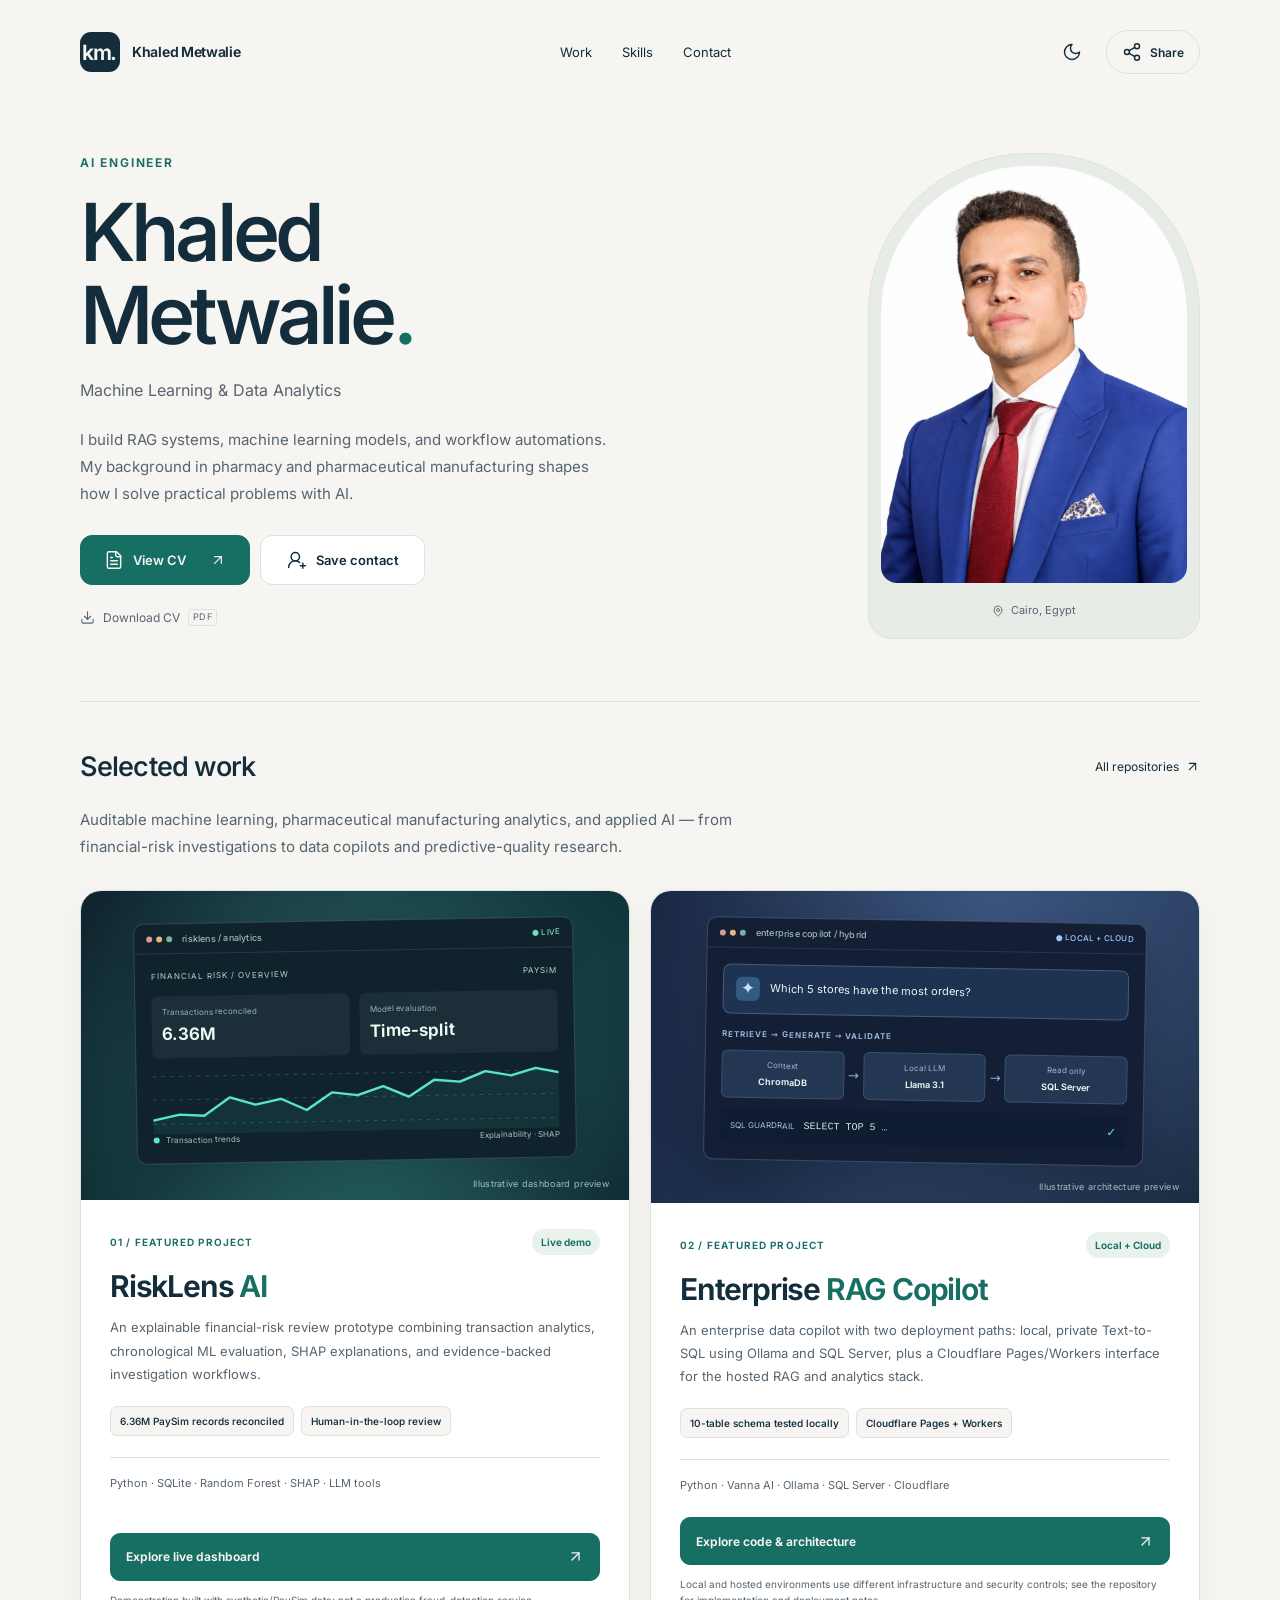
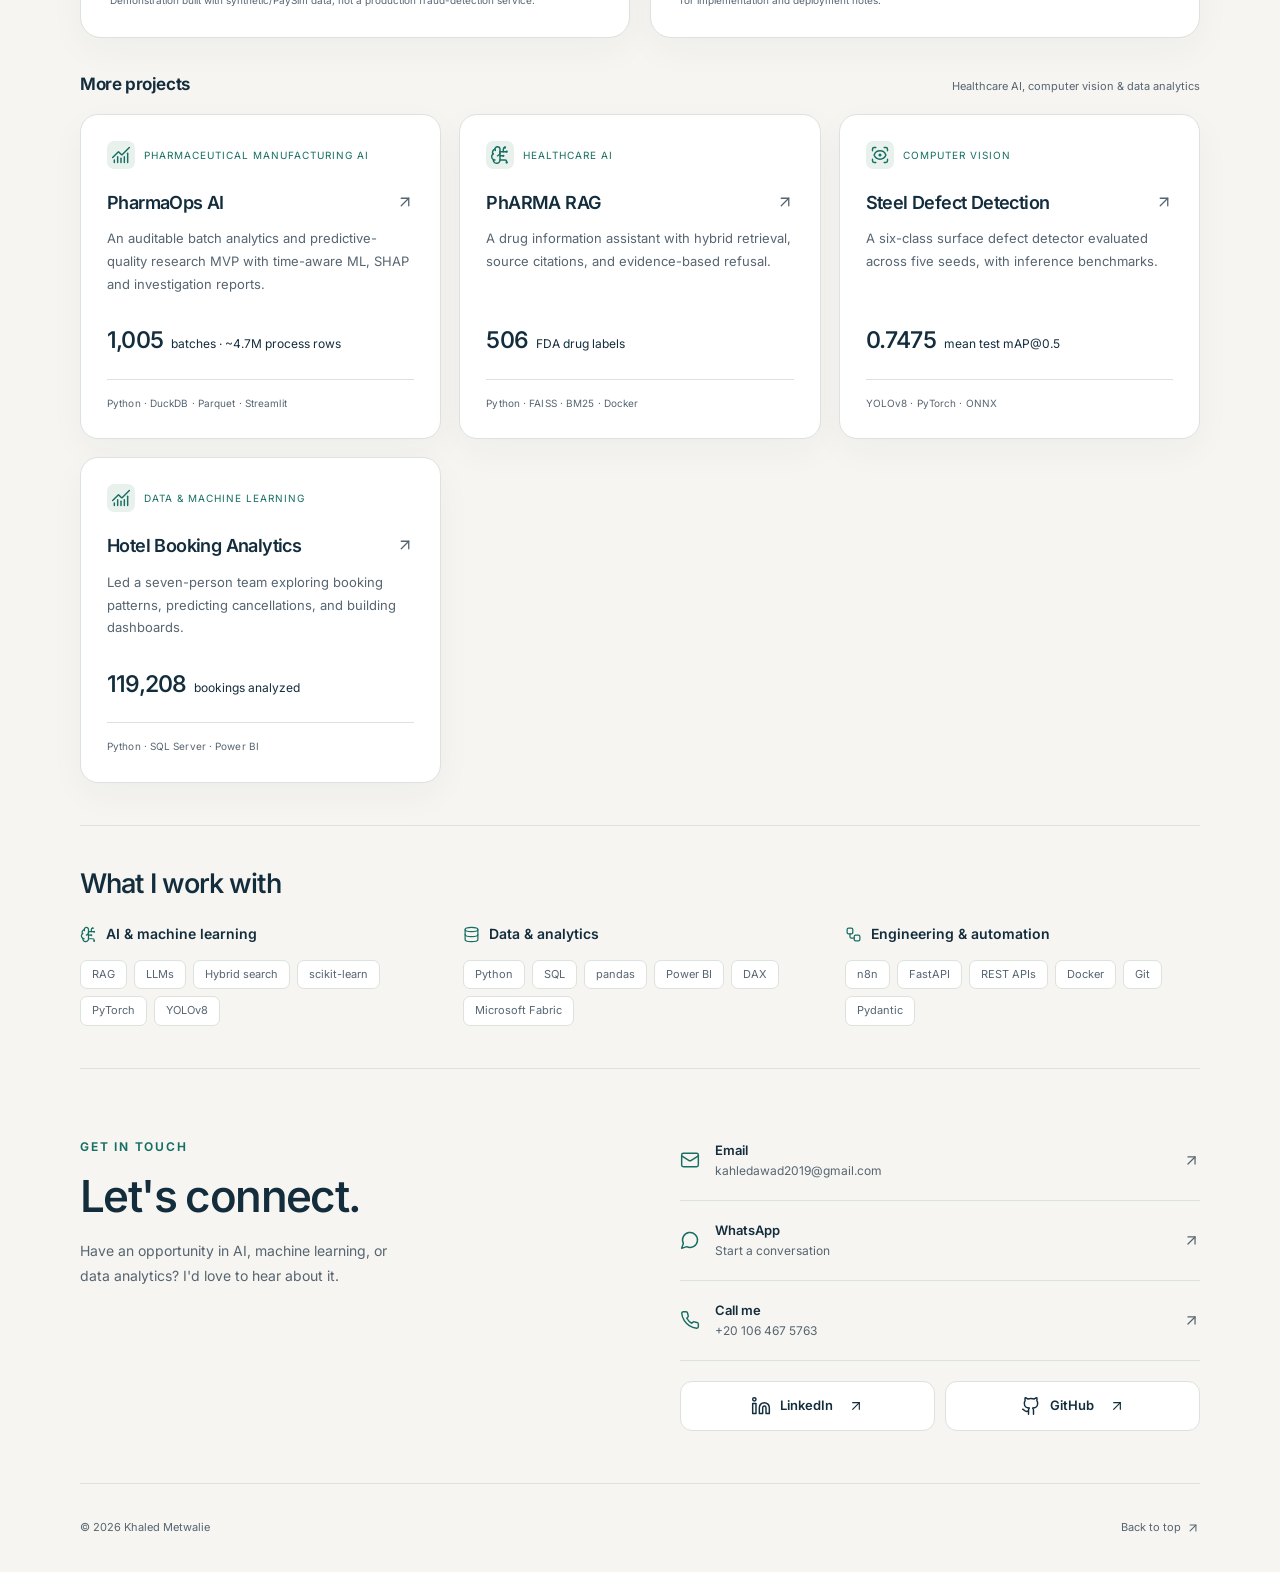
==== commit e2c90a89: "Feature PharmaOps AI case study in portfolio project grid" ====
--- a/index.html
+++ b/index.html
@@ -6,7 +6,7 @@
   <meta name="color-scheme" content="light dark">
   <meta name="theme-color" content="#f6f5f1">
   <title>Khaled Metwalie | AI Engineer</title>
-  <meta name="description" content="Khaled Metwalie, AI Engineer working with RAG, machine learning, and data analytics. Explore selected projects, view my CV, and get in touch.">
+  <meta name="description" content="Khaled Metwalie | AI Engineer. Explore PharmaOps AI manufacturing analytics, RiskLens AI, RAG applications, machine learning and data science projects.">
   <link rel="canonical" href="https://kahledawad2019-netizen.github.io/personal-portfolio/">
   <meta property="og:type" content="profile">
   <meta property="og:title" content="Khaled Metwalie | AI Engineer">
@@ -91,7 +91,7 @@
         <h2 id="work-title">Selected work</h2>
         <a class="text-link" href="https://github.com/kahledawad2019-netizen" target="_blank" rel="noopener noreferrer">All repositories<svg class="icon" aria-hidden="true"><use href="assets/icons.svg#arrow-up-right"></use></svg><span class="sr-only"> (opens in a new tab)</span></a>
       </div>
-      <p class="work-intro">Real projects across applied AI, analytics, and responsible machine learning — from financial-risk review to private, local data copilots.</p>
+      <p class="work-intro">Auditable machine learning, pharmaceutical manufacturing analytics, and applied AI — from financial-risk investigations to data copilots and predictive-quality research.</p>
 
       <div class="featured-grid" aria-label="Featured AI engineering projects">
         <article class="featured-project">
@@ -187,6 +187,14 @@
         <p>Healthcare AI, computer vision &amp; data analytics</p>
       </div>
       <div class="project-grid">
+        <article class="project-card">
+          <div class="project-type"><svg class="icon" aria-hidden="true"><use href="assets/icons.svg#chart-no-axes-combined"></use></svg><span>Pharmaceutical manufacturing AI</span></div>
+          <h3><a href="pharmaops.html">PharmaOps AI<svg class="icon" aria-hidden="true"><use href="assets/icons.svg#arrow-up-right"></use></svg><span class="sr-only"> - read project case study</span></a></h3>
+          <p>An auditable batch analytics and predictive-quality research MVP with time-aware ML, SHAP and investigation reports.</p>
+          <p class="project-result"><strong>1,005</strong> batches · ~4.7M process rows</p>
+          <p class="project-stack">Python · DuckDB · Parquet · Streamlit</p>
+        </article>
+
         <article class="project-card">
           <div class="project-type"><svg class="icon" aria-hidden="true"><use href="assets/icons.svg#brain-circuit"></use></svg><span>Healthcare AI</span></div>
           <h3><a href="https://github.com/kahledawad2019-netizen/pharma-rag" target="_blank" rel="noopener noreferrer">PhARMA RAG<svg class="icon" aria-hidden="true"><use href="assets/icons.svg#arrow-up-right"></use></svg><span class="sr-only"> on GitHub (opens in a new tab)</span></a></h3>
